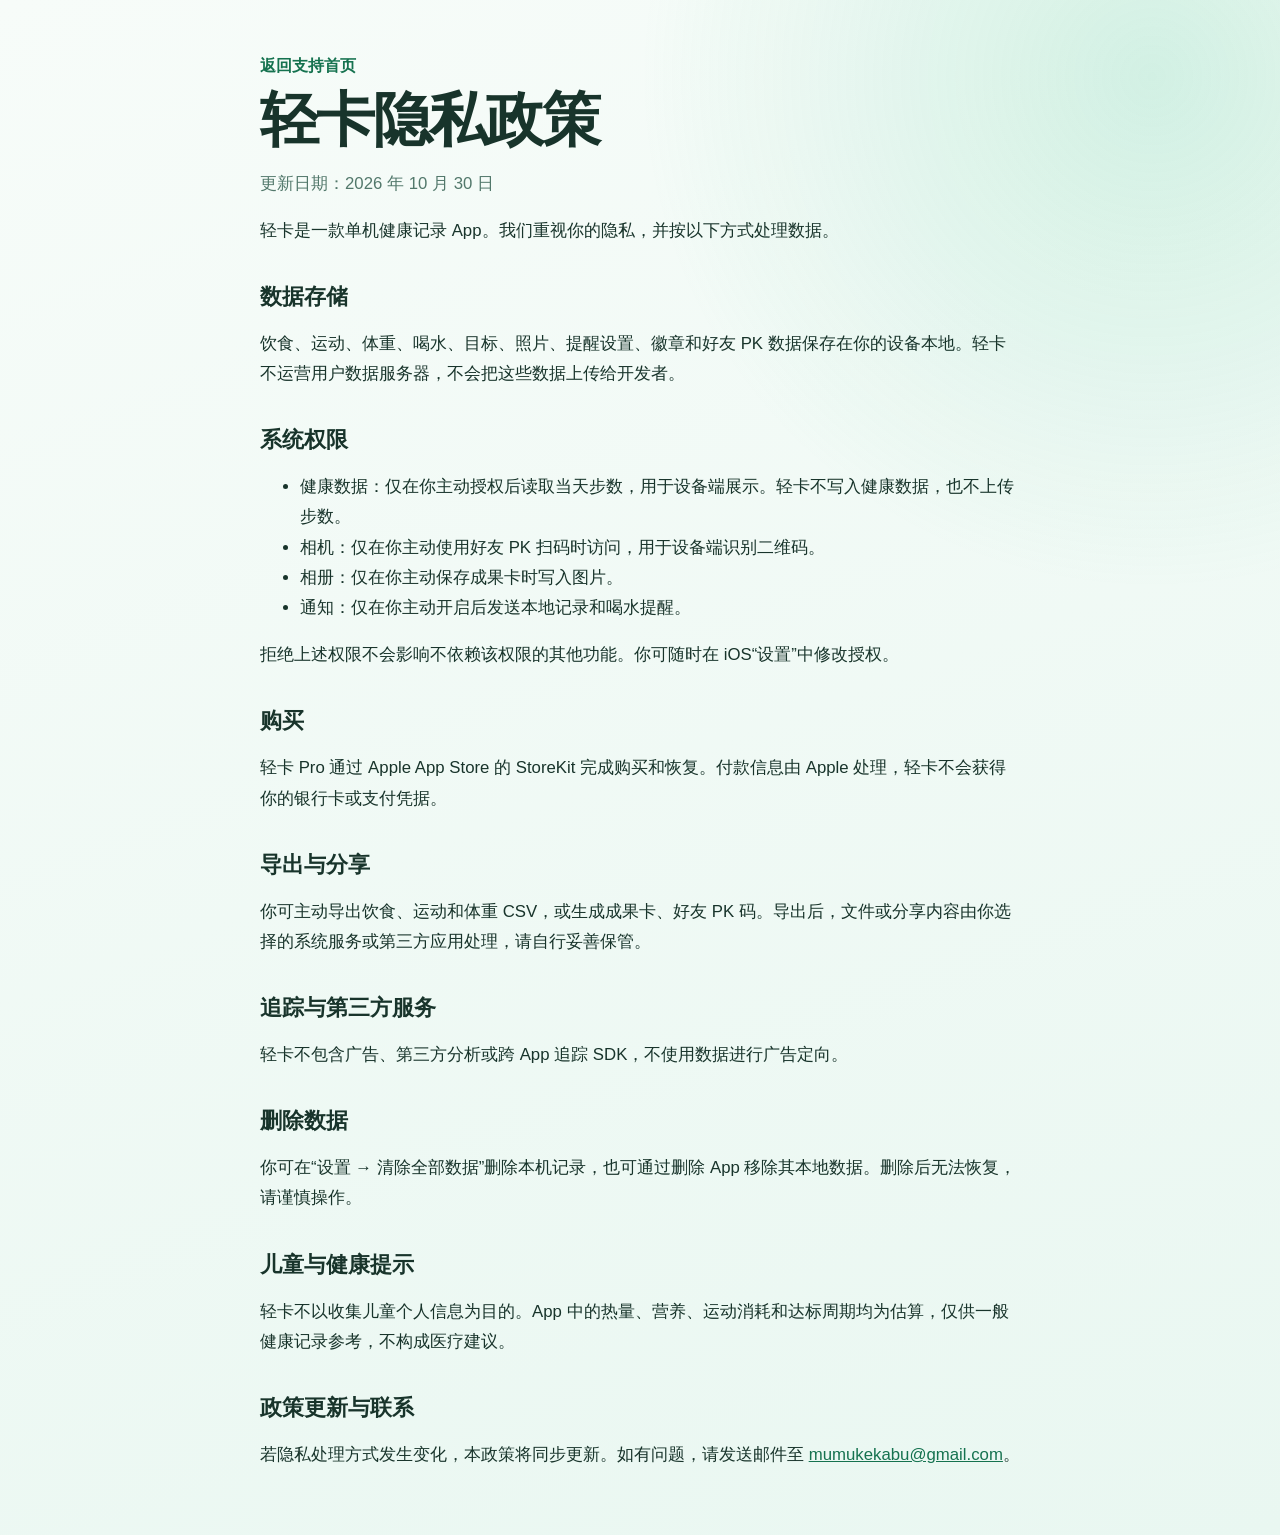
==== privacy.html @ 364f4eb3 "Publish QingKa support site" ====
<!doctype html>
<html lang="zh-CN">
<head>
  <meta charset="utf-8">
  <meta name="viewport" content="width=device-width, initial-scale=1">
  <title>轻卡隐私政策</title>
  <link rel="stylesheet" href="styles.css">
</head>
<body>
  <main class="document">
    <a class="back" href="index.html">返回支持首页</a>
    <h1>轻卡隐私政策</h1>
    <p class="meta">更新日期：2026 年 10 月 30 日</p>
    <p>轻卡是一款单机健康记录 App。我们重视你的隐私，并按以下方式处理数据。</p>

    <h2>数据存储</h2>
    <p>饮食、运动、体重、喝水、目标、照片、提醒设置、徽章和好友 PK 数据保存在你的设备本地。轻卡不运营用户数据服务器，不会把这些数据上传给开发者。</p>

    <h2>系统权限</h2>
    <ul>
      <li>健康数据：仅在你主动授权后读取当天步数，用于设备端展示。轻卡不写入健康数据，也不上传步数。</li>
      <li>相机：仅在你主动使用好友 PK 扫码时访问，用于设备端识别二维码。</li>
      <li>相册：仅在你主动保存成果卡时写入图片。</li>
      <li>通知：仅在你主动开启后发送本地记录和喝水提醒。</li>
    </ul>
    <p>拒绝上述权限不会影响不依赖该权限的其他功能。你可随时在 iOS“设置”中修改授权。</p>

    <h2>购买</h2>
    <p>轻卡 Pro 通过 Apple App Store 的 StoreKit 完成购买和恢复。付款信息由 Apple 处理，轻卡不会获得你的银行卡或支付凭据。</p>

    <h2>导出与分享</h2>
    <p>你可主动导出饮食、运动和体重 CSV，或生成成果卡、好友 PK 码。导出后，文件或分享内容由你选择的系统服务或第三方应用处理，请自行妥善保管。</p>

    <h2>追踪与第三方服务</h2>
    <p>轻卡不包含广告、第三方分析或跨 App 追踪 SDK，不使用数据进行广告定向。</p>

    <h2>删除数据</h2>
    <p>你可在“设置 → 清除全部数据”删除本机记录，也可通过删除 App 移除其本地数据。删除后无法恢复，请谨慎操作。</p>

    <h2>儿童与健康提示</h2>
    <p>轻卡不以收集儿童个人信息为目的。App 中的热量、营养、运动消耗和达标周期均为估算，仅供一般健康记录参考，不构成医疗建议。</p>

    <h2>政策更新与联系</h2>
    <p>若隐私处理方式发生变化，本政策将同步更新。如有问题，请发送邮件至 <a href="mailto:mumukekabu@gmail.com">mumukekabu@gmail.com</a>。</p>
  </main>
</body>
</html>
---- styles.css ----
:root {
  color-scheme: light;
  font-family: -apple-system, BlinkMacSystemFont, "SF Pro Text", "PingFang SC", sans-serif;
  color: #18342b;
  background: #edf8f3;
}

* { box-sizing: border-box; }

body {
  margin: 0;
  min-height: 100vh;
  background:
    radial-gradient(circle at 90% 5%, rgba(91, 202, 157, 0.22), transparent 32rem),
    linear-gradient(160deg, #f7fcf9 0%, #e9f7f1 100%);
}

main {
  width: min(760px, calc(100% - 40px));
  margin: 0 auto;
  padding: 12vh 0 48px;
}

.document { padding-top: 56px; }
.eyebrow, .meta { color: #52786b; }
.eyebrow { font-weight: 700; letter-spacing: 0.08em; }

h1 {
  margin: 12px 0 18px;
  font-size: clamp(2.4rem, 8vw, 4.5rem);
  line-height: 1.04;
  letter-spacing: -0.045em;
}

.document h1 { font-size: clamp(2.2rem, 7vw, 3.7rem); }
h2 { margin-top: 36px; font-size: 1.35rem; }
p, li { font-size: 1.05rem; line-height: 1.8; }
.lead { max-width: 32rem; color: #45675c; }

nav {
  display: grid;
  grid-template-columns: repeat(2, minmax(0, 1fr));
  gap: 16px;
  margin-top: 48px;
}

.card {
  display: grid;
  gap: 10px;
  padding: 24px;
  color: inherit;
  text-decoration: none;
  background: rgba(255, 255, 255, 0.78);
  border: 1px solid rgba(51, 126, 99, 0.16);
  border-radius: 20px;
  box-shadow: 0 14px 35px rgba(32, 88, 68, 0.08);
}

.card:hover { transform: translateY(-2px); }
.card strong { font-size: 1.25rem; }
.card span { color: #52786b; line-height: 1.5; }
a { color: #15724f; }
.back { font-weight: 650; text-decoration: none; }
footer { margin-top: 48px; color: #52786b; }

@media (max-width: 600px) {
  main { padding-top: 64px; }
  nav { grid-template-columns: 1fr; margin-top: 36px; }
}
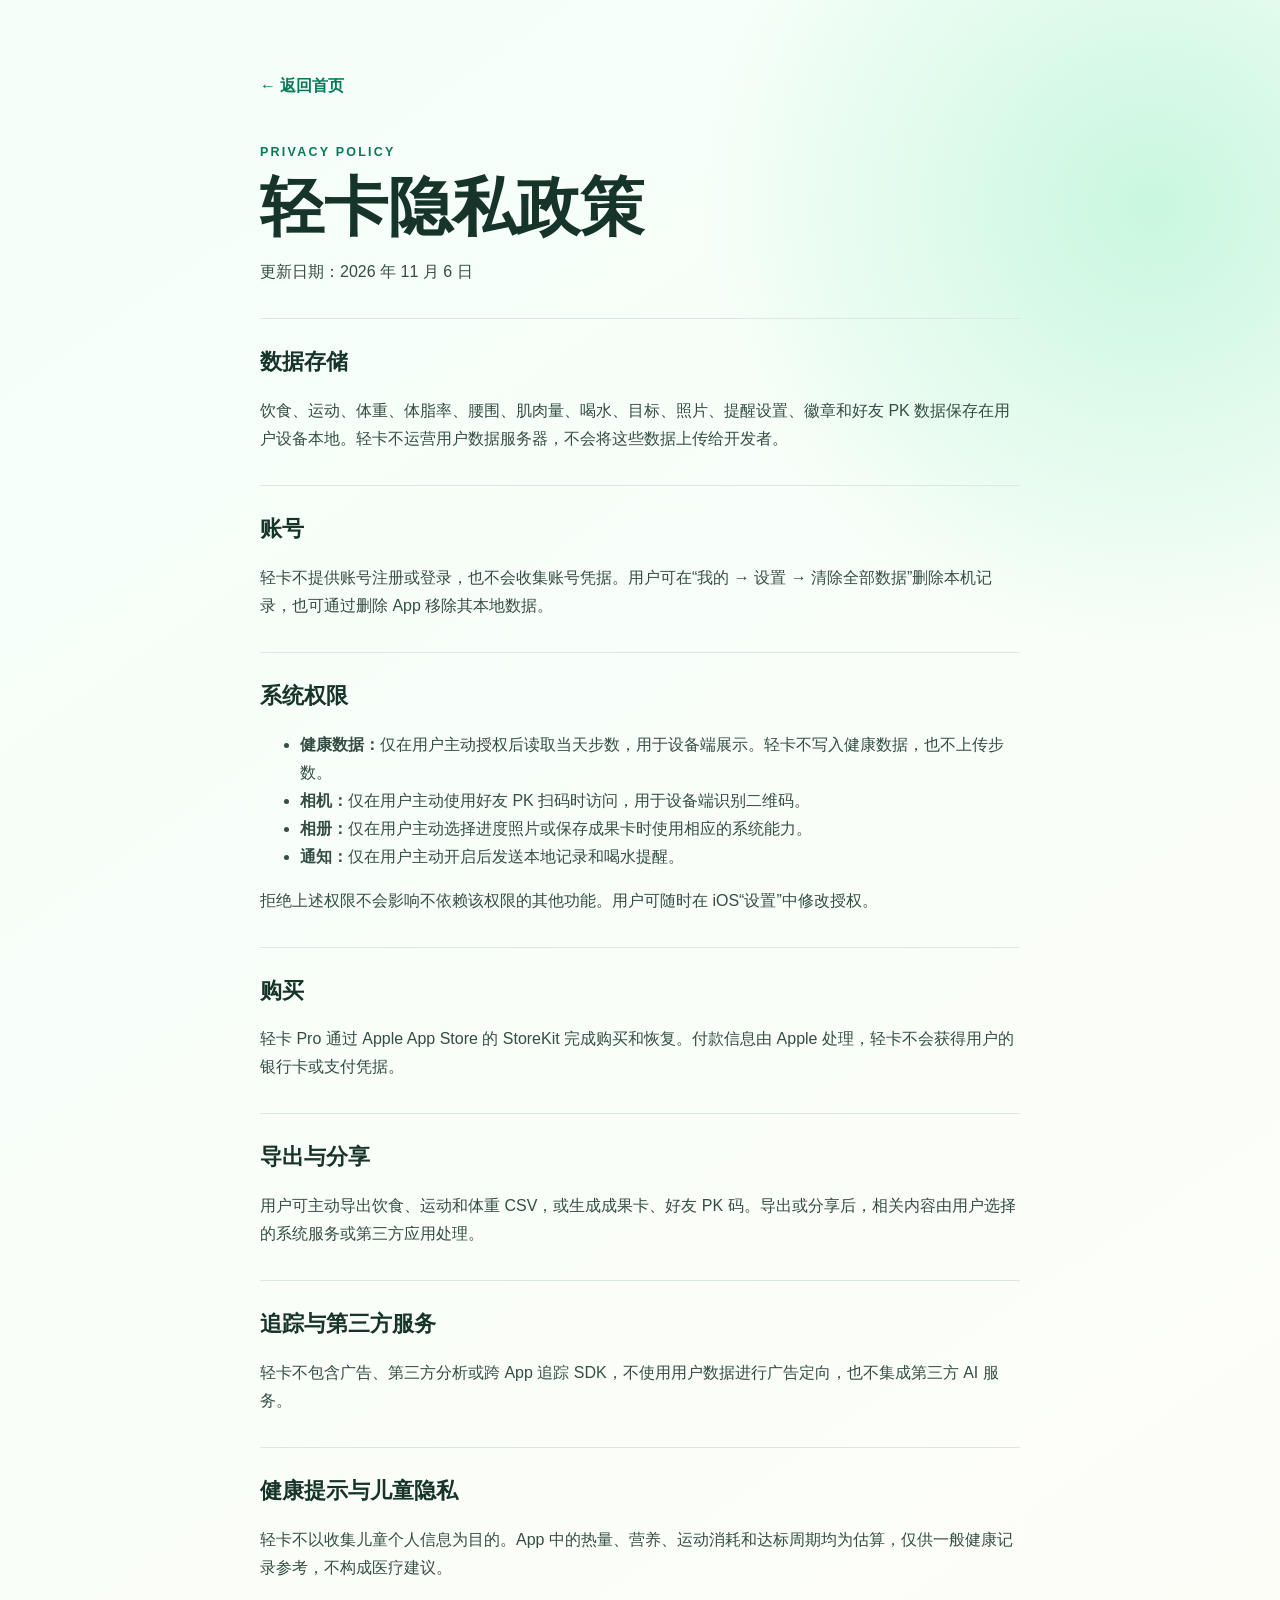
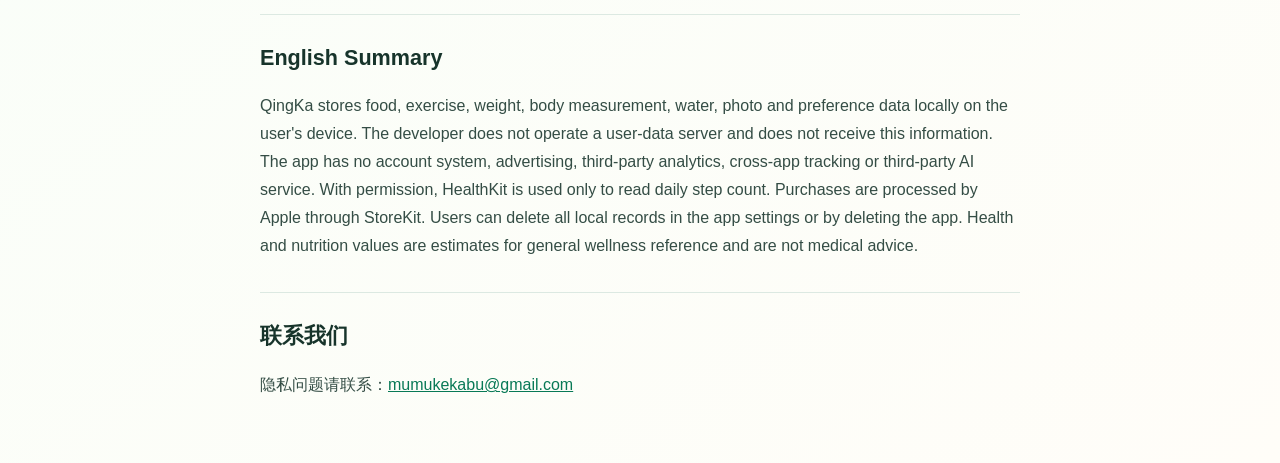
==== commit cf630586: "Update QingKa privacy and support pages" ====
--- a/privacy.html
+++ b/privacy.html
@@ -3,45 +3,67 @@
 <head>
   <meta charset="utf-8">
   <meta name="viewport" content="width=device-width, initial-scale=1">
+  <meta name="description" content="轻卡 App 隐私政策。">
   <title>轻卡隐私政策</title>
   <link rel="stylesheet" href="styles.css">
 </head>
 <body>
-  <main class="document">
-    <a class="back" href="index.html">返回支持首页</a>
+  <main class="shell document">
+    <a class="back" href="index.html">← 返回首页</a>
+    <p class="eyebrow">PRIVACY POLICY</p>
     <h1>轻卡隐私政策</h1>
-    <p class="meta">更新日期：2026 年 10 月 30 日</p>
-    <p>轻卡是一款单机健康记录 App。我们重视你的隐私，并按以下方式处理数据。</p>
+    <p class="updated">更新日期：2026 年 11 月 6 日</p>
 
-    <h2>数据存储</h2>
-    <p>饮食、运动、体重、喝水、目标、照片、提醒设置、徽章和好友 PK 数据保存在你的设备本地。轻卡不运营用户数据服务器，不会把这些数据上传给开发者。</p>
+    <section>
+      <h2>数据存储</h2>
+      <p>饮食、运动、体重、体脂率、腰围、肌肉量、喝水、目标、照片、提醒设置、徽章和好友 PK 数据保存在用户设备本地。轻卡不运营用户数据服务器，不会将这些数据上传给开发者。</p>
+    </section>
 
-    <h2>系统权限</h2>
-    <ul>
-      <li>健康数据：仅在你主动授权后读取当天步数，用于设备端展示。轻卡不写入健康数据，也不上传步数。</li>
-      <li>相机：仅在你主动使用好友 PK 扫码时访问，用于设备端识别二维码。</li>
-      <li>相册：仅在你主动保存成果卡时写入图片。</li>
-      <li>通知：仅在你主动开启后发送本地记录和喝水提醒。</li>
-    </ul>
-    <p>拒绝上述权限不会影响不依赖该权限的其他功能。你可随时在 iOS“设置”中修改授权。</p>
+    <section>
+      <h2>账号</h2>
+      <p>轻卡不提供账号注册或登录，也不会收集账号凭据。用户可在“我的 → 设置 → 清除全部数据”删除本机记录，也可通过删除 App 移除其本地数据。</p>
+    </section>
 
-    <h2>购买</h2>
-    <p>轻卡 Pro 通过 Apple App Store 的 StoreKit 完成购买和恢复。付款信息由 Apple 处理，轻卡不会获得你的银行卡或支付凭据。</p>
+    <section>
+      <h2>系统权限</h2>
+      <ul>
+        <li><strong>健康数据：</strong>仅在用户主动授权后读取当天步数，用于设备端展示。轻卡不写入健康数据，也不上传步数。</li>
+        <li><strong>相机：</strong>仅在用户主动使用好友 PK 扫码时访问，用于设备端识别二维码。</li>
+        <li><strong>相册：</strong>仅在用户主动选择进度照片或保存成果卡时使用相应的系统能力。</li>
+        <li><strong>通知：</strong>仅在用户主动开启后发送本地记录和喝水提醒。</li>
+      </ul>
+      <p>拒绝上述权限不会影响不依赖该权限的其他功能。用户可随时在 iOS“设置”中修改授权。</p>
+    </section>
 
-    <h2>导出与分享</h2>
-    <p>你可主动导出饮食、运动和体重 CSV，或生成成果卡、好友 PK 码。导出后，文件或分享内容由你选择的系统服务或第三方应用处理，请自行妥善保管。</p>
+    <section>
+      <h2>购买</h2>
+      <p>轻卡 Pro 通过 Apple App Store 的 StoreKit 完成购买和恢复。付款信息由 Apple 处理，轻卡不会获得用户的银行卡或支付凭据。</p>
+    </section>
 
-    <h2>追踪与第三方服务</h2>
-    <p>轻卡不包含广告、第三方分析或跨 App 追踪 SDK，不使用数据进行广告定向。</p>
+    <section>
+      <h2>导出与分享</h2>
+      <p>用户可主动导出饮食、运动和体重 CSV，或生成成果卡、好友 PK 码。导出或分享后，相关内容由用户选择的系统服务或第三方应用处理。</p>
+    </section>
 
-    <h2>删除数据</h2>
-    <p>你可在“设置 → 清除全部数据”删除本机记录，也可通过删除 App 移除其本地数据。删除后无法恢复，请谨慎操作。</p>
+    <section>
+      <h2>追踪与第三方服务</h2>
+      <p>轻卡不包含广告、第三方分析或跨 App 追踪 SDK，不使用用户数据进行广告定向，也不集成第三方 AI 服务。</p>
+    </section>
 
-    <h2>儿童与健康提示</h2>
-    <p>轻卡不以收集儿童个人信息为目的。App 中的热量、营养、运动消耗和达标周期均为估算，仅供一般健康记录参考，不构成医疗建议。</p>
+    <section>
+      <h2>健康提示与儿童隐私</h2>
+      <p>轻卡不以收集儿童个人信息为目的。App 中的热量、营养、运动消耗和达标周期均为估算，仅供一般健康记录参考，不构成医疗建议。</p>
+    </section>
 
-    <h2>政策更新与联系</h2>
-    <p>若隐私处理方式发生变化，本政策将同步更新。如有问题，请发送邮件至 <a href="mailto:mumukekabu@gmail.com">mumukekabu@gmail.com</a>。</p>
+    <section>
+      <h2>English Summary</h2>
+      <p lang="en">QingKa stores food, exercise, weight, body measurement, water, photo and preference data locally on the user's device. The developer does not operate a user-data server and does not receive this information. The app has no account system, advertising, third-party analytics, cross-app tracking or third-party AI service. With permission, HealthKit is used only to read daily step count. Purchases are processed by Apple through StoreKit. Users can delete all local records in the app settings or by deleting the app. Health and nutrition values are estimates for general wellness reference and are not medical advice.</p>
+    </section>
+
+    <section>
+      <h2>联系我们</h2>
+      <p>隐私问题请联系：<a href="mailto:mumukekabu@gmail.com">mumukekabu@gmail.com</a></p>
+    </section>
   </main>
 </body>
 </html>
--- a/styles.css
+++ b/styles.css
@@ -1,69 +1,116 @@
 :root {
   color-scheme: light;
-  font-family: -apple-system, BlinkMacSystemFont, "SF Pro Text", "PingFang SC", sans-serif;
-  color: #18342b;
-  background: #edf8f3;
+  --ink: #17342b;
+  --muted: #60746d;
+  --green: #25b982;
+  --green-dark: #087956;
+  --mint: #dbf8e9;
+  --paper: #fffdf8;
+  --line: #dce9e2;
 }
 
 * { box-sizing: border-box; }
 
 body {
   margin: 0;
-  min-height: 100vh;
+  color: var(--ink);
   background:
-    radial-gradient(circle at 90% 5%, rgba(91, 202, 157, 0.22), transparent 32rem),
-    linear-gradient(160deg, #f7fcf9 0%, #e9f7f1 100%);
+    radial-gradient(circle at 90% 10%, #c9f7df 0, transparent 28rem),
+    linear-gradient(145deg, #f4fff9, var(--paper));
+  font-family: -apple-system, BlinkMacSystemFont, "Segoe UI", "PingFang SC", "Hiragino Sans GB", sans-serif;
+  line-height: 1.75;
 }
 
-main {
-  width: min(760px, calc(100% - 40px));
+a { color: var(--green-dark); }
+
+.shell {
+  width: min(880px, calc(100% - 36px));
   margin: 0 auto;
-  padding: 12vh 0 48px;
+  padding: 72px 0 48px;
 }
 
-.document { padding-top: 56px; }
-.eyebrow, .meta { color: #52786b; }
-.eyebrow { font-weight: 700; letter-spacing: 0.08em; }
-
-h1 {
-  margin: 12px 0 18px;
-  font-size: clamp(2.4rem, 8vw, 4.5rem);
-  line-height: 1.04;
-  letter-spacing: -0.045em;
+.hero {
+  display: flex;
+  align-items: center;
+  gap: 22px;
+  padding: 34px;
+  color: white;
+  background: linear-gradient(135deg, var(--green-dark), var(--green));
+  border-radius: 32px;
+  box-shadow: 0 20px 60px rgb(8 121 86 / 18%);
 }
 
-.document h1 { font-size: clamp(2.2rem, 7vw, 3.7rem); }
-h2 { margin-top: 36px; font-size: 1.35rem; }
-p, li { font-size: 1.05rem; line-height: 1.8; }
-.lead { max-width: 32rem; color: #45675c; }
+.hero h1, .document h1 { margin: 0; font-size: clamp(2rem, 7vw, 4rem); line-height: 1.1; }
+.hero p { margin: 8px 0 0; }
+.mark {
+  display: grid;
+  place-items: center;
+  width: 82px;
+  aspect-ratio: 1;
+  color: var(--green-dark);
+  background: white;
+  border-radius: 24px;
+  font-size: 2rem;
+  font-weight: 800;
+}
 
-nav {
+.eyebrow {
+  margin: 0 0 8px;
+  font-size: .78rem;
+  font-weight: 800;
+  letter-spacing: .18em;
+  text-transform: uppercase;
+}
+
+.intro { margin: 54px 0 28px; }
+.intro h2 { font-size: 1.7rem; }
+
+.cards {
   display: grid;
   grid-template-columns: repeat(2, minmax(0, 1fr));
-  gap: 16px;
-  margin-top: 48px;
+  gap: 18px;
 }
 
 .card {
-  display: grid;
-  gap: 10px;
-  padding: 24px;
-  color: inherit;
+  display: flex;
+  flex-direction: column;
+  padding: 26px;
+  color: var(--ink);
+  background: rgb(255 255 255 / 78%);
+  border: 1px solid var(--line);
+  border-radius: 22px;
   text-decoration: none;
-  background: rgba(255, 255, 255, 0.78);
-  border: 1px solid rgba(51, 126, 99, 0.16);
-  border-radius: 20px;
-  box-shadow: 0 14px 35px rgba(32, 88, 68, 0.08);
+  transition: transform .18s ease, border-color .18s ease;
 }
 
-.card:hover { transform: translateY(-2px); }
-.card strong { font-size: 1.25rem; }
-.card span { color: #52786b; line-height: 1.5; }
-a { color: #15724f; }
-.back { font-weight: 650; text-decoration: none; }
-footer { margin-top: 48px; color: #52786b; }
+.card:hover { transform: translateY(-3px); border-color: var(--green); }
+.card span { font-size: 1.35rem; font-weight: 750; }
+.card small { color: var(--muted); }
+
+.document { max-width: 760px; }
+.document .eyebrow { margin-top: 42px; color: var(--green-dark); }
+.document section {
+  margin-top: 32px;
+  padding-top: 24px;
+  border-top: 1px solid var(--line);
+}
+.document h2 { margin: 0 0 8px; font-size: 1.35rem; }
+.document p, .document li { color: #344d45; }
+.updated { color: var(--muted); }
+.back { font-weight: 700; text-decoration: none; }
+
+footer {
+  margin-top: 60px;
+  padding-top: 22px;
+  color: var(--muted);
+  border-top: 1px solid var(--line);
+}
+
+footer p { margin: 4px 0; }
 
 @media (max-width: 600px) {
-  main { padding-top: 64px; }
-  nav { grid-template-columns: 1fr; margin-top: 36px; }
+  .shell { padding-top: 28px; }
+  .hero { align-items: flex-start; padding: 24px; border-radius: 24px; }
+  .mark { width: 58px; border-radius: 18px; font-size: 1.4rem; }
+  .cards { grid-template-columns: 1fr; }
 }
